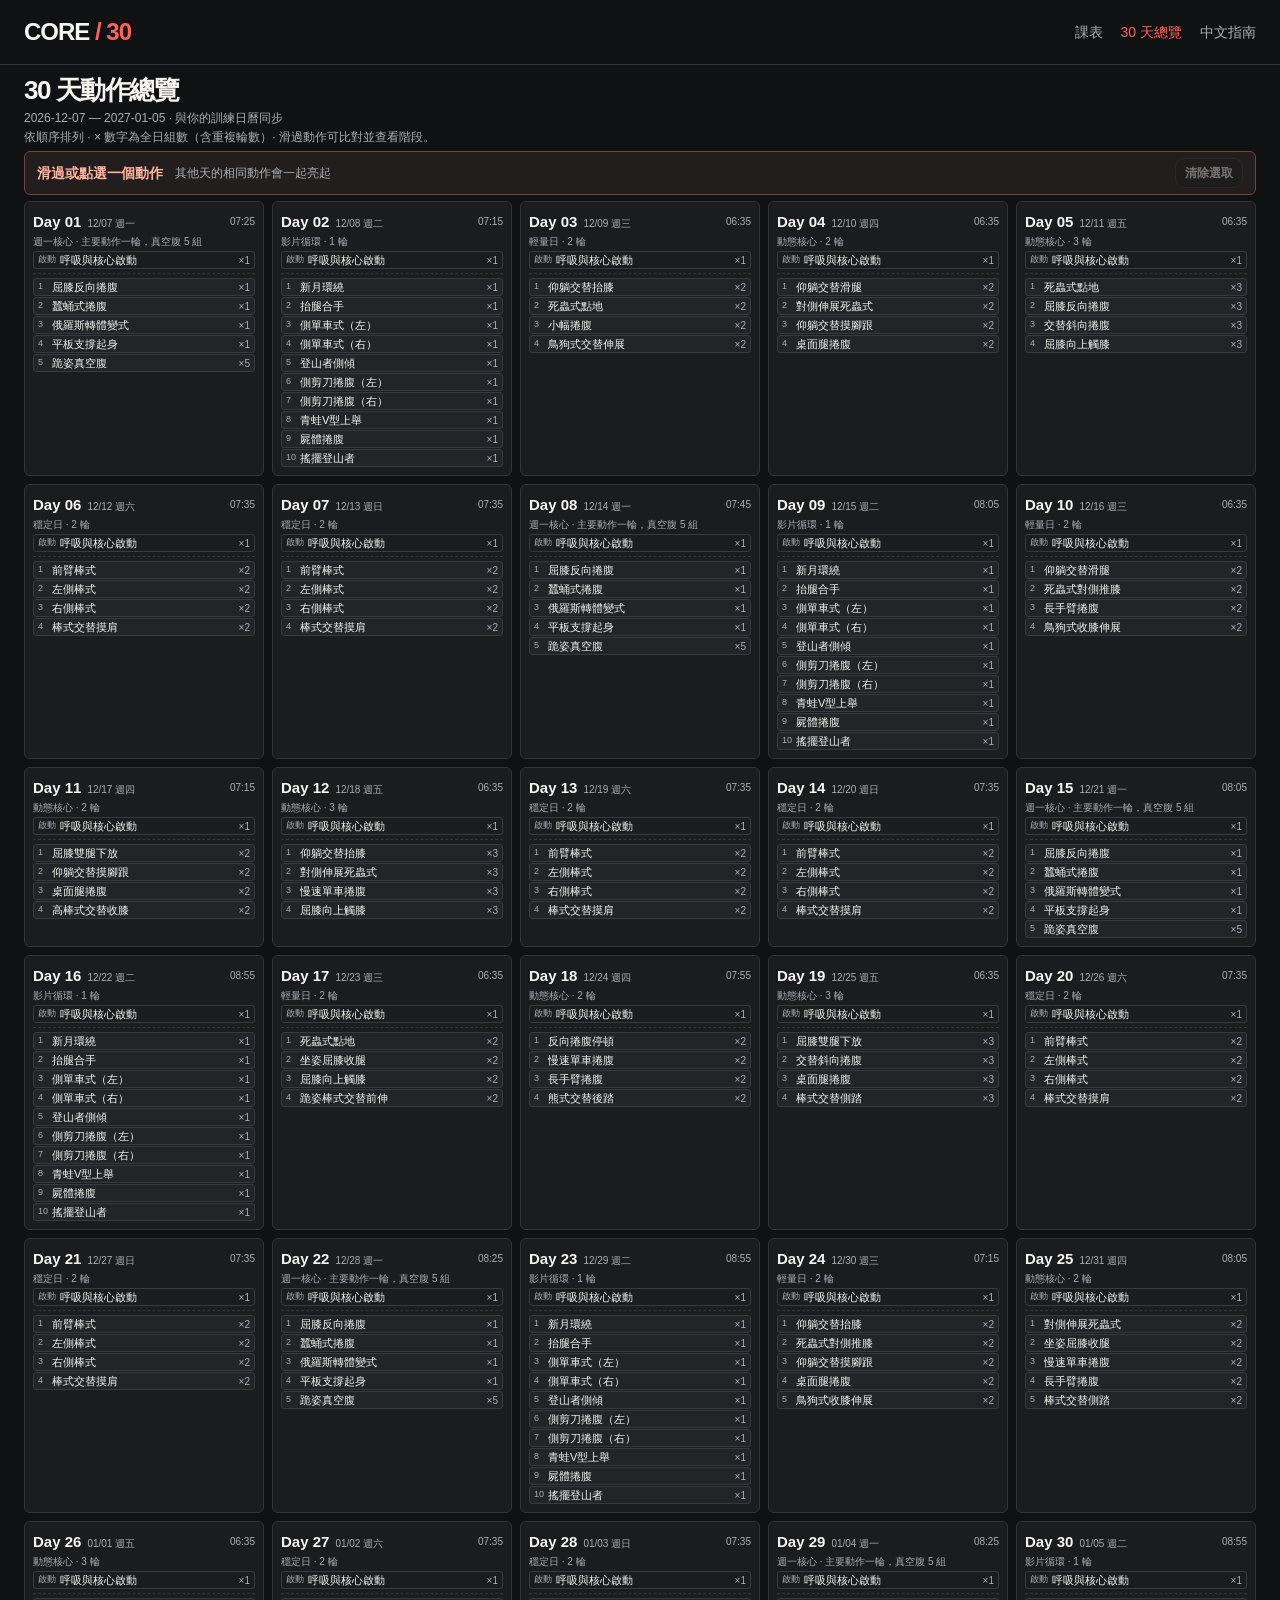
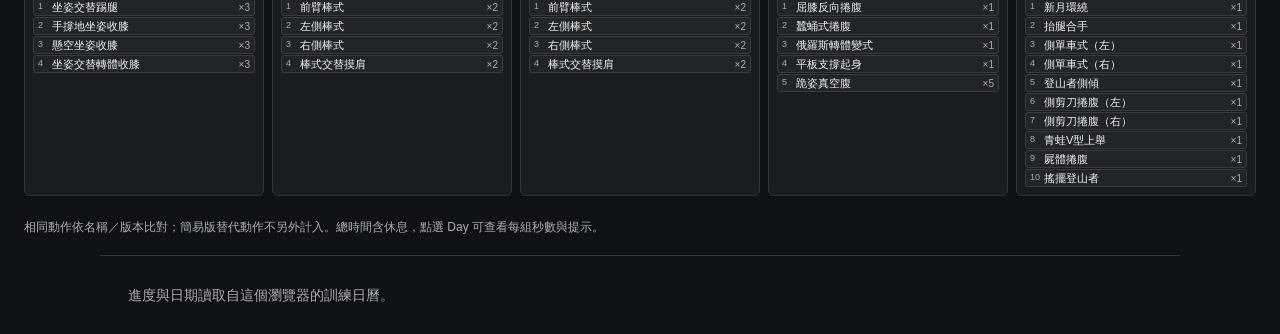
==== overview.html @ 3b57012f "Add files via upload Initial website upload" ====
<!doctype html>
<html lang="zh-Hant">
<head><meta charset="utf-8"><meta name="viewport" content="width=device-width, initial-scale=1, viewport-fit=cover"><meta name="theme-color" content="#101112"><meta name="description" content="30 天核心訓練：每日 6–9 分鐘，從控制到整合。"><title>30 天動作總覽 — CORE / 30</title><link rel="icon" href="favicon.svg" type="image/svg+xml"><link rel="stylesheet" href="style.css?v=20261002-9"><script defer src="plan.js?v=20261004-18"></script><script defer src="overview.js?v=20261002-9"></script></head>
<body class="overview-page"><header class="top"><a href="index.html" class="brand" aria-label="CORE 30 首頁">CORE<span> / 30</span><small class="build-version">v8 · 30 天動作總覽</small></a><nav class="site-nav" aria-label="主要導覽"><a href="index.html">課表</a><a href="overview.html" aria-current="page">30 天總覽</a><a href="guide.html">中文指南</a></nav></header><main class="overview"><div class="eyebrow accent">ALL 30 DAYS · ONE VIEW</div><h1>30 天動作總覽</h1><p id="overviewDates"></p><p>依順序排列 · × 數字為全日組數（含重複輪數）· 滑過動作可比對並查看階段。</p><div class="overview-selection"><div role="status" aria-live="polite"><strong id="overviewSelected"></strong><span id="overviewCount"></span></div><button id="clearSelection" class="btn">清除選取</button></div><div id="overviewDays" class="overview-grid"></div><p>相同動作依名稱／版本比對；簡易版替代動作不另外計入。總時間含休息，點選 Day 可查看每組秒數與提示。</p></main><footer>進度與日期讀取自這個瀏覽器的訓練日曆。</footer></body></html>
---- style.css ----
:root{color-scheme:dark;--bg:#101112;--panel:#1b1c1e;--line:#333539;--muted:#aaaeb5;--red:#ff6259;--white:#f6f5f1;--green:#c8e6ba}*{box-sizing:border-box}body{margin:0;background:var(--bg);color:var(--white);font-family:-apple-system,BlinkMacSystemFont,"PingFang TC","Noto Sans TC",sans-serif;font-size:16px;line-height:1.6}button,input{font:inherit}button,a,input{-webkit-tap-highlight-color:transparent}button{cursor:pointer}a{color:inherit}button:focus-visible,a:focus-visible,input:focus-visible,summary:focus-visible{outline:3px solid var(--red);outline-offset:4px}button{color:inherit}.top{max-width:1080px;margin:auto;padding:24px 28px;border-bottom:1px solid var(--line);display:flex;align-items:center;justify-content:space-between;gap:16px}.brand{text-decoration:none;font-size:24px;font-weight:900;letter-spacing:-1px}.brand span{color:var(--red)}.eyebrow{font-size:12px;font-weight:700;letter-spacing:2px;color:var(--muted)}main{max-width:1080px;padding:32px 28px;margin:auto;min-height:65vh}h1,h2,h3,p{margin-top:0}h1{font-size:clamp(32px,5vw,52px);letter-spacing:-1.5px;line-height:1.2;margin-bottom:18px}h2{font-size:22px;line-height:1.3}h3{font-size:17px;margin-bottom:5px}p{color:var(--muted)}.accent{color:var(--red)}.intro{display:grid;grid-template-columns:1fr 1fr;gap:36px;align-items:center}.intro .lede{max-width:390px}.progress-head{display:flex;align-items:baseline;justify-content:space-between}.big{font-size:40px;font-weight:750;font-variant-numeric:tabular-nums}.big small{font-size:16px;font-weight:400;color:var(--muted)}.track{height:5px;background:var(--line);margin:10px 0 22px}.track span{display:block;background:var(--red);height:100%;transition:width .25s}.btn{display:inline-flex;justify-content:center;align-items:center;min-height:48px;padding:12px 20px;background:var(--panel);border:1px solid var(--line);border-radius:9px;text-decoration:none;font-weight:650;gap:8px}.btn.primary{background:var(--red);border-color:var(--red);color:#171717}.btn.ghost{background:none}.btn.wide{width:100%}.section-top{display:flex;align-items:center;justify-content:space-between;gap:12px;margin:36px 0 16px}.section-top h2{margin:0}.date{display:flex;gap:8px;align-items:center;font-size:14px;color:var(--muted)}input{background:var(--panel);color:var(--white);border:1px solid var(--line);border-radius:7px;padding:8px;min-height:44px;max-width:100%}.week{margin:24px 0}.week-head{display:flex;align-items:baseline;gap:14px;margin-bottom:10px}.week-head strong{font-size:14px}.week-head span{font-size:12px;color:var(--muted);letter-spacing:1px}.days{display:grid;grid-template-columns:repeat(7,minmax(0,1fr));gap:8px}.day{position:relative;display:flex;flex-direction:column;text-align:left;background:var(--panel);border:1px solid var(--line);padding:14px 12px;border-radius:10px;text-decoration:none;min-height:136px;transition:border-color .2s,transform .2s}.day:hover{border-color:var(--red);transform:translateY(-2px)}.day.recommended{border-color:var(--red)}.day .num{font-size:28px;font-weight:750;line-height:1.3}.day .dayname{font-size:12px;color:var(--muted)}.day .kind{font-size:12px;margin-top:auto;padding-top:10px;color:var(--muted)}.day .duration{font-size:14px;font-variant-numeric:tabular-nums}.day.weekend{background:#171c1d}.day.weekend .kind{color:#adcbc8}.day.done .num{color:var(--green)}.check{position:absolute;right:9px;top:9px;color:var(--green);font-size:14px}.guide{margin-top:28px;border-top:1px solid var(--line);padding-top:20px;color:var(--muted);font-size:14px}.guide summary{cursor:pointer;color:var(--white);font-size:16px;padding:4px 0 12px}.guide p{margin:12px 0}.back{display:inline-flex;align-items:center;min-height:44px;color:var(--muted);text-decoration:none;margin-bottom:16px}.detail-head{display:flex;justify-content:space-between;gap:20px;align-items:start}.day-kicker{letter-spacing:2px;font-size:14px;color:var(--red);font-weight:700}.metrics{display:flex;gap:24px;margin:24px 0}.metrics div{border-right:1px solid var(--line);padding-right:24px}.metrics div:last-child{border:0}.metrics strong{font-size:26px;font-variant-numeric:tabular-nums;display:block;line-height:1.2}.metrics span{font-size:13px;color:var(--muted)}.pill{font-size:12px;padding:3px 9px;background:#292b2e;border-radius:4px;color:#d0d2d6;display:inline-block}.work-layout{display:grid;grid-template-columns:1fr 330px;gap:28px;align-items:start}.work-list{border-top:1px solid var(--line)}.exercise{background:var(--panel);border-bottom:1px solid var(--line);padding:17px;display:grid;grid-template-columns:28px minmax(0,1fr) 96px;gap:10px;align-items:start}.exercise .order{font-size:14px;color:var(--muted);padding-top:2px}.exercise h3{line-height:1.4}.exercise .en{font-size:12px;color:var(--muted);display:block}.exercise .seconds{color:var(--red);font-size:14px;font-weight:650}.video-slot{background:#121314;border:1px dashed #505258;aspect-ratio:4/3;display:flex;flex-direction:column;align-items:center;justify-content:center;gap:3px;border-radius:5px;color:var(--muted);font-size:12px;text-align:center}.play-icon{font-size:21px;color:#71757b}.exercise details{grid-column:2/4;color:var(--muted);font-size:14px}.exercise summary{cursor:pointer;min-height:30px}.exercise details p{margin:8px 0}.rest-row{text-align:center;padding:9px;font-size:13px;border-bottom:1px solid var(--line);color:var(--muted)}.rest-row strong{color:var(--red);font-weight:500}.aside{position:sticky;top:24px;background:var(--panel);padding:22px;border-radius:12px}.aside p{font-size:14px}.aside .btn+.btn{margin-top:10px}.finish-note{font-size:13px;color:var(--muted);margin:16px 0 0}.player{max-width:630px;margin:auto}.player-top{display:flex;justify-content:space-between;align-items:center;font-size:14px;color:var(--muted)}.player .video-slot{aspect-ratio:16/9;font-size:14px;background:#191b1e}.player .play-icon{font-size:36px}.timer{font-size:clamp(70px,18vw,106px);font-weight:750;line-height:1.15;letter-spacing:-4px;font-variant-numeric:tabular-nums;text-align:center;margin:20px 0 8px}.timer-label{text-align:center;color:var(--red);font-size:14px;letter-spacing:1px;margin:16px 0 6px}.player h1{font-size:28px;text-align:center;letter-spacing:0;margin-bottom:8px}.player .cue{min-height:78px;font-size:15px;margin:18px 0}.controls{display:grid;grid-template-columns:1.4fr 1fr;gap:12px}.upnext{padding:18px 0;border-top:1px solid var(--line);margin-top:22px;font-size:14px;color:var(--muted)}.success{max-width:500px;margin:44px auto;text-align:center}.success .stamp{width:85px;height:85px;margin:0 auto 25px;border:1px solid var(--green);color:var(--green);border-radius:50%;display:grid;place-items:center;font-size:38px}.success .btn{margin:8px 0;width:100%}footer{max-width:1080px;padding:28px;margin:auto;border-top:1px solid var(--line);color:var(--muted);font-size:14px}footer span{font-size:12px}#notice:not(:empty){position:fixed;bottom:20px;left:50%;transform:translateX(-50%);padding:12px 18px;background:#34363a;border-radius:8px;z-index:10;max-width:90%;width:max-content;font-size:14px}.storage-warning{color:#ffc4bc;font-size:14px}video{width:100%;display:block;border-radius:5px}dialog{background:var(--panel);color:var(--white);border:1px solid var(--line);border-radius:12px;max-width:440px;width:calc(100% - 36px);padding:24px}dialog::backdrop{background:#000b}dialog .controls{margin-top:20px} @media(max-width:700px){.top{padding:18px 20px}.top .eyebrow{font-size:10px;letter-spacing:1.2px}main{padding:24px 20px}.intro{grid-template-columns:1fr;gap:8px}.intro .lede{margin-bottom:10px}.big{font-size:30px}.section-top{align-items:start;flex-direction:column;margin-top:30px}.days{grid-template-columns:repeat(4,minmax(0,1fr));gap:7px}.day{min-height:121px;padding:12px 9px}.day .num{font-size:26px}.work-layout{grid-template-columns:1fr}.aside{position:static}.exercise{padding:14px 12px;grid-template-columns:21px minmax(0,1fr) 78px;gap:8px}.exercise h3{font-size:16px}.metrics{gap:18px}.metrics div{padding-right:18px}.metrics strong{font-size:23px}.detail-head .pill{white-space:nowrap}.detail-head h1{font-size:32px}.work-layout .aside{order:-1;padding:18px}.aside p{margin-bottom:14px}.player .cue{min-height:0}.week-head{gap:10px}.week-head span{font-size:12px;letter-spacing:0}footer{padding:24px 20px}}@media(prefers-reduced-motion:reduce){*{transition:none!important}}

.source-note{border-left:2px solid var(--red);padding:8px 12px;margin:16px 0 20px;font-size:14px}.source-note a{color:#ff9e97;text-underline-offset:4px}.source-note p{font-size:13px;margin:8px 0 0}

.demo-link{display:inline-flex;align-items:center;min-height:44px;color:#ff9e97;font-size:14px;text-underline-offset:4px}.exercise-source{grid-column:2/4}.player>.demo-link{display:flex;justify-content:center}
.site-nav{display:flex;gap:18px;align-items:center;font-size:14px;flex-wrap:wrap}.site-nav a{display:inline-flex;align-items:center;min-height:44px;text-decoration:none;color:var(--muted)}.site-nav a[aria-current="page"]{color:var(--red)}.reading{max-width:880px}.reading h1{margin-top:16px}.reading-lead{font-size:18px}.contents{display:grid;grid-template-columns:repeat(3,1fr);gap:8px;margin:26px 0}.contents a{border:1px solid var(--line);border-radius:7px;padding:12px;text-decoration:none;font-size:14px}.contents a:hover{border-color:var(--red)}.key-message{background:var(--panel);padding:22px;border-radius:10px}.key-message p{margin:8px 0 0}.reading-section{padding:36px 0 0;margin-top:28px;border-top:1px solid var(--line);scroll-margin-top:20px}.reading-section h2{font-size:28px;margin:10px 0 20px}.reading-section h3{margin-top:26px}.reading-section p,.reading-section li,.reading-section dd{line-height:1.85}.reading-section a{color:#ff9e97;text-underline-offset:4px}.muscles,.meals{margin:0}.muscles>div,.meals>div{padding:16px 0;border-bottom:1px solid var(--line)}dt{font-weight:700}dd{margin:6px 0 0;color:var(--muted)}.editor-note{padding:16px 18px;background:#1a2021;border-left:2px solid #adcbc8;font-size:14px}.sequence{padding-left:26px}.sequence li{padding:10px 0 10px 6px}.sequence span{display:block;color:var(--muted)}.advice-grid{display:grid;grid-template-columns:1fr 1fr;gap:12px}.advice-grid article{background:var(--panel);padding:20px;border-radius:8px}.advice-grid h3{margin-top:0}.advice-grid p{margin:0;font-size:15px}.plate-ratio{display:grid;grid-template-columns:2fr 2fr 1fr;gap:8px;margin:20px 0}.plate-ratio>div{background:var(--panel);padding:18px 12px;border-top:3px solid var(--red)}.plate-ratio>div:nth-child(2){border-color:#adcbc8}.plate-ratio>div:nth-child(3){border-color:#d2ba80}.plate-ratio strong{font-size:32px;display:block}.plate-ratio span{display:block;font-size:15px}.plate-ratio small{display:block;color:var(--muted);font-size:13px;margin-top:6px}.table-scroll{overflow-x:auto}table{border-collapse:collapse;width:100%;font-size:15px}th,td{padding:12px;text-align:left;border-bottom:1px solid var(--line);min-width:120px}th{color:var(--white)}td{color:var(--muted)}.reading .guide{font-size:16px}.reading .guide summary{font-weight:650;min-height:48px}.move-notes p{padding-bottom:12px;border-bottom:1px solid var(--line)}.guide-entry{display:flex;align-items:center;justify-content:space-between;gap:14px;padding:18px 20px;margin:26px 0;background:var(--panel);border:1px solid var(--line);border-radius:9px;text-decoration:none}.guide-entry strong{display:block}.guide-entry span{font-size:14px;color:var(--muted)}@media(max-width:600px){.contents{grid-template-columns:1fr 1fr}.advice-grid{grid-template-columns:1fr}.plate-ratio{grid-template-columns:1fr 1fr 1fr}.plate-ratio>div{padding:12px 8px}.plate-ratio strong{font-size:26px}.plate-ratio span{font-size:14px}.reading-section h2{font-size:24px}.site-nav{gap:12px}.reading-section{padding-top:26px}.guide-entry{align-items:start}}
/* A flexed-biceps pointer for mouse/trackpad users; touch input stays native. */
@media (hover:hover) and (pointer:fine){
 :root{--muscle-cursor:url("data:image/svg+xml,%3Csvg xmlns='http://www.w3.org/2000/svg' width='40' height='40' viewBox='0 0 40 40'%3E%3Ctext x='2' y='31' font-size='30' font-family='Apple Color Emoji,Segoe UI Emoji,Noto Color Emoji,sans-serif'%3E%F0%9F%92%AA%3C/text%3E%3C/svg%3E") 5 5}
 body,body a,body button,body summary{cursor:var(--muscle-cursor),pointer}
 body input,body textarea{cursor:auto}
 .btn:active{transform:scale(1.035)}
}
@media(prefers-reduced-motion:reduce){.btn:active{transform:none}}
/* The active timer occupies the visual viewport, with no document scrolling. */
body.workout-active{position:fixed;inset:0;height:100dvh;overflow:hidden;overscroll-behavior:none}
body.workout-active>.top,body.workout-active>footer{display:none}
body.workout-active main{height:100%;min-height:0;max-width:1080px;padding:max(10px,env(safe-area-inset-top)) max(14px,env(safe-area-inset-right)) max(10px,env(safe-area-inset-bottom)) max(14px,env(safe-area-inset-left));overflow:hidden}
.compact-player{height:100%;max-width:600px;display:grid;grid-template-rows:44px 25px minmax(36px,1fr) auto auto auto 48px auto auto;gap:8px;align-content:stretch}
.compact-player>*{min-width:0;min-height:0}.compact-player .player-top{gap:8px;font-size:13px}.compact-player .back{margin:0;white-space:nowrap}.voice-btn{background:var(--panel);border:1px solid var(--line);border-radius:6px;font-size:13px;min-height:40px;padding:5px 9px;white-space:nowrap}.voice-btn:disabled{opacity:.6}
.compact-player .track{margin:0;height:3px}.player-media{display:flex;align-items:center;justify-content:center}.compact-player .video-slot{height:100%;max-height:220px;width:100%;aspect-ratio:auto;font-size:13px}.compact-player video{width:100%;height:100%;object-fit:contain;max-height:220px}.compact-player .play-icon{font-size:24px}
.compact-player .timer-label{margin:0 0 3px;font-size:13px;letter-spacing:.3px}.compact-player h1{margin:0;font-size:clamp(20px,5vw,28px);line-height:1.3}.compact-player .timer{font-size:clamp(64px,12dvh,100px);line-height:1.05;margin:0;letter-spacing:-3px}.compact-player #playState{margin:3px 0 0;text-align:center;font-size:13px;line-height:1.3}
.compact-player .player-tips{background:var(--panel);padding:10px 12px;border-radius:8px}.compact-player .cue,.compact-player .easy-cue,.compact-player .rep-target{margin:0;font-size:14px;line-height:1.5;min-height:0}.compact-player .easy-cue{margin-top:5px;color:var(--muted)}.compact-player .rep-target{color:var(--red);margin-bottom:4px}.compact-player .controls{gap:10px}.compact-player .btn{padding:8px 12px;min-height:44px}.compact-player .upnext{margin:0;padding:4px 0 0;font-size:13px;line-height:1.4;text-align:center}.player-source{font-size:12px;line-height:1.4;text-align:center;color:var(--muted);display:flex;justify-content:center;gap:8px;flex-wrap:wrap}.player-source a{color:#ff9e97;text-underline-offset:3px}
.timer.last-ten{color:#ff514b;text-shadow:0 0 20px #ff514b44}.timer.pulsing{animation:ten-second-pulse 1s ease-in-out infinite}@keyframes ten-second-pulse{0%,100%{transform:scale(1);text-shadow:0 0 12px #ff514b33}50%{transform:scale(1.045);text-shadow:0 0 28px #ff514b88}}
@media(max-height:680px) and (orientation:portrait){.compact-player{gap:5px;grid-template-rows:40px 25px minmax(28px,1fr) auto auto auto 44px auto auto}.compact-player .timer{font-size:62px}.compact-player .player-tips{padding:7px 9px}.compact-player .cue,.compact-player .easy-cue,.compact-player .rep-target{font-size:13px;line-height:1.4}.compact-player h1{font-size:21px}.compact-player .video-slot{max-height:90px}.compact-player .video-slot .play-icon{display:none}}
@media(orientation:landscape) and (min-width:600px){.compact-player{max-width:1000px;grid-template-columns:1fr 1fr;grid-template-rows:40px 25px auto minmax(0,1fr) 48px auto auto;column-gap:24px;gap:6px 24px}.compact-player .player-top,.compact-player .player-progress{grid-column:1/3}.player-media{grid-column:1;grid-row:3/5}.player-heading{grid-column:2;grid-row:3}.player-clock{grid-column:2;grid-row:4;align-self:center}.compact-player .player-tips{grid-column:1;grid-row:5/8;align-self:center}.compact-player .controls{grid-column:2;grid-row:5}.compact-player .upnext{grid-column:2;grid-row:6}.compact-player .player-source{grid-column:2;grid-row:7}.compact-player .timer{font-size:clamp(48px,15dvh,100px)}}
@media(prefers-reduced-motion:reduce){.timer.pulsing{animation:none;text-shadow:none}}

.exercise-tips{grid-column:2/4;color:var(--muted);font-size:14px}.exercise-tips p{margin:8px 0}.muscle-label{color:#adcbc8}.compact-player .muscle-label{font-size:12px;line-height:1.4;margin:0 0 4px}.total-time{text-align:right;font-size:12px;color:var(--muted);font-variant-numeric:tabular-nums;line-height:19px;margin-bottom:3px}.player-progress{align-self:center}

/* Interactive anatomy reference alongside the workout list. */
.phase-heading{display:flex;flex-direction:column;gap:10px;align-items:flex-end;padding-top:40px;flex-shrink:0}.phase-heading .eyebrow{border:1px solid #6c3936;border-radius:6px;padding:8px 10px;letter-spacing:1px}.workout-overview{padding:20px 24px;background:var(--panel);border-radius:12px;margin-bottom:30px}.workout-overview h3{margin-top:0!important}.workout-overview>p{font-size:14px}.workout-overview .btn{width:auto;margin:4px 8px 4px 0}.workout-overview .source-note{margin:12px 0}.muscle-select{background:none;border:0;padding:0;text-align:left;font:inherit;font-weight:700;line-height:1.4;color:inherit;min-height:36px}.muscle-select span{font-size:12px;color:var(--red)}.exercise{transition:background .2s,box-shadow .2s}.exercise.muscle-selected{background:#282020;box-shadow:inset 3px 0 var(--red)}.anatomy-panel{padding:20px;top:18px}.anatomy-panel h2{font-size:21px;margin:8px 0}.anatomy-panel .map-instruction{font-size:12px;margin:0;color:var(--muted)}.muscle-map{width:100%;height:290px;display:block;margin:8px auto}.body-outline{fill:#20252b;stroke:#5d6570;stroke-width:1.5}.body-detail{fill:none;stroke:#47515c;stroke-width:1.2}.muscle-region{fill:#37353b;stroke:#64575b;stroke-width:1.2;color:#4e4247;transition:fill .25s,stroke .25s,filter .25s,color .25s}.muscle-region.lit{fill:#f96c61;stroke:#ffb7a4;filter:drop-shadow(0 0 7px #ff6259aa);color:#ff9d79}.muscle-region.deep-layer{fill:#39383d}.muscle-region.deep-layer.lit{fill:#e89e6233;stroke:#ffc380;color:#ffb071}.fiber{fill:none;stroke:#161a2080}.map-caption{font-size:10px;fill:#9299a3}.map-readout h3{font-size:17px;margin:10px 0;color:var(--white)}#mapMuscles p{margin:6px 0;font-size:13px}#mapMuscles strong{display:block;color:#ffab97}#mapMuscles span{display:block;color:var(--muted);font-size:12px}#mapNote,.anatomy-panel .map-footnote{font-size:11px;line-height:1.5;margin:8px 0}.anatomy-source{font-size:11px;color:var(--muted)}
@media(max-width:700px){.detail-head{gap:10px}.detail-head>div:first-child{min-width:0}.phase-heading{padding-top:40px;max-width:114px}.phase-heading .eyebrow{font-size:10px;letter-spacing:.5px;padding:6px}.workout-overview{padding:16px}.work-layout .anatomy-panel{position:sticky;top:0;z-index:3;padding:10px 12px;background:#171a1df5;border:1px solid var(--line);border-radius:8px;order:-1}.anatomy-heading{display:flex;align-items:center;gap:8px}.anatomy-heading h2{font-size:14px;margin:0}.anatomy-heading .eyebrow{font-size:9px;letter-spacing:1px}.anatomy-panel .map-instruction{display:none}.anatomy-content{display:grid;grid-template-columns:105px 1fr;gap:10px;align-items:center}.muscle-map{height:155px;margin:0}.map-readout h3{font-size:14px;margin:0 0 4px}#mapMuscles p{margin:3px 0;font-size:12px}#mapMuscles span{font-size:10px}#mapNote{font-size:10px;margin:4px 0}.anatomy-panel .map-footnote{display:none}.anatomy-source{display:block;text-align:right;font-size:10px}.exercise{scroll-margin-top:240px}}

.painted-map{height:auto;aspect-ratio:1;border-radius:10px;overflow:hidden;background:#171a1d}.painted-map .muscle-region{opacity:0;stroke-width:3;transition:opacity .25s;pointer-events:none}.painted-map .muscle-region.lit{opacity:1;fill:#ffc64b66;stroke:#ffe39a99;filter:drop-shadow(0 0 12px #ffce5788)}.painted-map [data-region="external"].lit{fill:#ff514d77;stroke:#ff9285aa;filter:drop-shadow(0 0 12px #ff514daa)}.painted-map .deep-layer.lit{fill:#65adff33;stroke:#9bcfffaa;color:#9bcfff;filter:drop-shadow(0 0 9px #65adff88)}@media(max-width:700px){.painted-map{height:auto;width:105px;align-self:center}}

.stage-sequence{list-style:none;padding:0;margin:12px 0;display:grid;grid-template-columns:1fr 1fr;gap:5px}.stage-sequence li{display:flex;align-items:center;gap:5px;border:1px solid var(--line);border-radius:5px;padding:5px;font-size:10px}.stage-sequence b{color:var(--red)}.stage-sequence small{font-size:9px;margin-left:auto;color:var(--muted)}.stage-sequence .omitted{opacity:.45;border-style:dashed}.stage-sequence .current{background:#673d25;border-color:#ffc26b}.sequence-note,.stage-badge{font-size:11px!important;line-height:1.5;margin:6px 0!important}.stage-badge{color:#ffc26b}.sequence-explanation{font-size:13px!important}.painted-map [data-region="serratus"].lit{fill:#adf2aa77;stroke:#c5ffd0;filter:drop-shadow(0 0 10px #adf2aa88)}
@media(max-width:700px){.stage-sequence{grid-template-columns:repeat(3,1fr);margin:6px 0;gap:3px}.stage-sequence li{font-size:9px;padding:3px;gap:3px;flex-wrap:wrap}.stage-sequence small{font-size:8px}.anatomy-panel .sequence-note{display:none}.anatomy-panel #mapMuscles{display:flex;flex-wrap:wrap;gap:2px 7px}.anatomy-panel #mapMuscles p{margin:0}.anatomy-panel #mapMuscles span{display:none}.anatomy-panel #mapNote{display:none}.exercise{scroll-margin-top:310px}}

.build-version{display:block;font-size:10px;letter-spacing:.3px;font-weight:500;color:var(--muted)}

.overview h1{margin-top:12px}.overview>p{font-size:14px}.overview-selection{position:sticky;top:0;z-index:4;display:flex;justify-content:space-between;align-items:center;gap:12px;padding:14px 18px;background:#242020f5;border:1px solid #70433e;border-radius:10px;margin:24px 0}.overview-selection strong,.overview-selection span{display:block}.overview-selection strong{color:#ffb59f}.overview-selection span{font-size:13px;color:var(--muted)}.overview-selection .btn{font-size:13px;white-space:nowrap;padding:8px 12px}.overview-selection .btn:disabled{opacity:.4}.overview-grid{display:grid;grid-template-columns:repeat(3,minmax(0,1fr));gap:16px;margin-bottom:24px}.overview-day{min-width:0;border:1px solid var(--line);border-radius:10px;background:var(--panel);padding:15px;transition:border-color .15s}.overview-day.contains-match{border-color:#b76c43}.overview-dayhead{display:flex;align-items:center;justify-content:space-between;gap:6px;font-size:11px;color:var(--muted)}.overview-dayhead a{text-decoration:none;display:flex;flex-direction:column;min-height:44px}.overview-dayhead strong{font-size:21px;color:var(--white)}.overview-title{font-size:12px;margin:9px 0 12px}.overview-moves{list-style:none;margin:0;padding:0;display:grid;gap:6px}.overview-move{display:flex;gap:8px;align-items:center;width:100%;min-height:48px;text-align:left;background:#222428;border:1px solid #383a3f;border-radius:6px;padding:8px;color:var(--white);font-size:13px;line-height:1.4;transition:background .15s,box-shadow .15s,border-color .15s}.overview-move small{display:block;font-size:10px;color:var(--muted);margin-top:3px}.move-number{font-size:11px;color:var(--muted);flex-shrink:0;min-width:13px}.overview-move.matching{background:#563327;border-color:#ffb47e;box-shadow:0 0 13px #ff8a4b44;color:#fff5db}.overview-move.matching small,.overview-move.matching .move-number{color:#f2c3a7}.overview-warmup{padding-bottom:9px;margin-bottom:9px;border-bottom:1px dashed var(--line)}.overview-warmup .overview-move{background:transparent}.overview-warmup .overview-move.matching{background:#563327}.overview-move:focus-visible{outline:2px solid #ffb47e;outline-offset:2px}
@media(max-width:950px){.overview-grid{grid-template-columns:repeat(2,minmax(0,1fr))}}@media(max-width:600px){.overview-grid{grid-template-columns:1fr}.overview-selection{padding:10px;gap:6px}.overview-selection strong{font-size:14px}.overview-selection span{font-size:11px}.top{flex-wrap:wrap}.site-nav{gap:12px}.overview-day{padding:14px}}

/* Dense overview: ten days in two rows on desktop. */
main.overview{max-width:1600px;padding:16px 24px}.overview .eyebrow{display:none}.overview h1{font-size:26px;line-height:1.2;margin:0 0 5px}.overview>p{font-size:12px;margin:3px 0}.overview-selection{padding:6px 12px;margin:10px 0;min-height:44px;border-radius:6px}.overview-selection>div{display:flex;align-items:center;gap:12px;flex-wrap:wrap}.overview-selection strong{font-size:14px}.overview-selection .btn{min-height:30px;padding:3px 9px;font-size:12px}.overview-grid{grid-template-columns:repeat(5,minmax(0,1fr));gap:8px;align-items:stretch}.overview-day{padding:8px;border-radius:6px}.overview-dayhead{font-size:10px;gap:3px}.overview-dayhead a{min-height:0;flex-direction:row;align-items:baseline;gap:6px}.overview-dayhead strong{font-size:15px}.overview-dayhead a>span{font-size:10px}.overview-title{font-size:10px;margin:3px 0 5px;line-height:1.3}.overview-moves{gap:2px}.overview-move{min-height:22px;padding:3px 5px;gap:4px;font-size:11px;line-height:1.3;border-radius:3px}.overview-move .move-name{min-width:0;flex:1;white-space:nowrap}.overview-move small{display:inline;margin:0;font-size:10px;white-space:nowrap}.overview-move .move-number{min-width:10px;font-size:9px}.overview-warmup{margin-bottom:4px;padding-bottom:4px}.overview-selection span{font-size:12px}
@media(max-width:1050px){.overview-grid{grid-template-columns:repeat(4,minmax(0,1fr))}}@media(max-width:800px){.overview-grid{grid-template-columns:repeat(3,minmax(0,1fr))}}@media(max-width:600px){main.overview{padding:12px 10px}.overview-grid{grid-template-columns:repeat(2,minmax(0,1fr));gap:6px}.overview-day{padding:6px}.overview-dayhead a{flex-direction:column;gap:0}.overview-dayhead strong{font-size:14px}.overview-move{font-size:10px;min-height:27px;padding:3px}.overview-move .move-name{white-space:normal}.overview-selection>div{gap:2px}.overview-selection{padding:6px 8px}.overview-selection strong{font-size:12px}.overview-selection span{font-size:10px}.overview-title{font-size:9px}}

@media(min-width:1051px){.overview-page .top{max-width:1600px;padding:10px 24px}.overview-page .build-version{display:none}.overview-move{min-height:20px;padding:2px 4px}.overview-title{margin:2px 0 4px}}
@media(min-width:1051px){.overview-moves>li{line-height:1}.overview-dayhead a{min-height:20px}.overview-title{white-space:nowrap;overflow:hidden;text-overflow:ellipsis}.overview-warmup{line-height:1}.overview h1{margin-top:0}.overview-page main.overview{padding-top:10px}.overview-moves{gap:1px}}
@media(min-width:1051px){.overview-move{min-height:18px;line-height:1.1;padding:1px 4px}.overview-moves>li{display:flex}.overview-title{line-height:1.1}.overview-selection{margin:6px 0}.overview>p{line-height:1.3}}

.compact-player .rest-preview strong{font-size:clamp(15px,4vw,23px);line-height:1.25;color:var(--white);text-align:center}.compact-player .rest-preview{gap:2px;padding:3px 8px}@media(max-height:680px){.compact-player .rest-preview{font-size:11px}.compact-player .rest-preview strong{font-size:16px}}
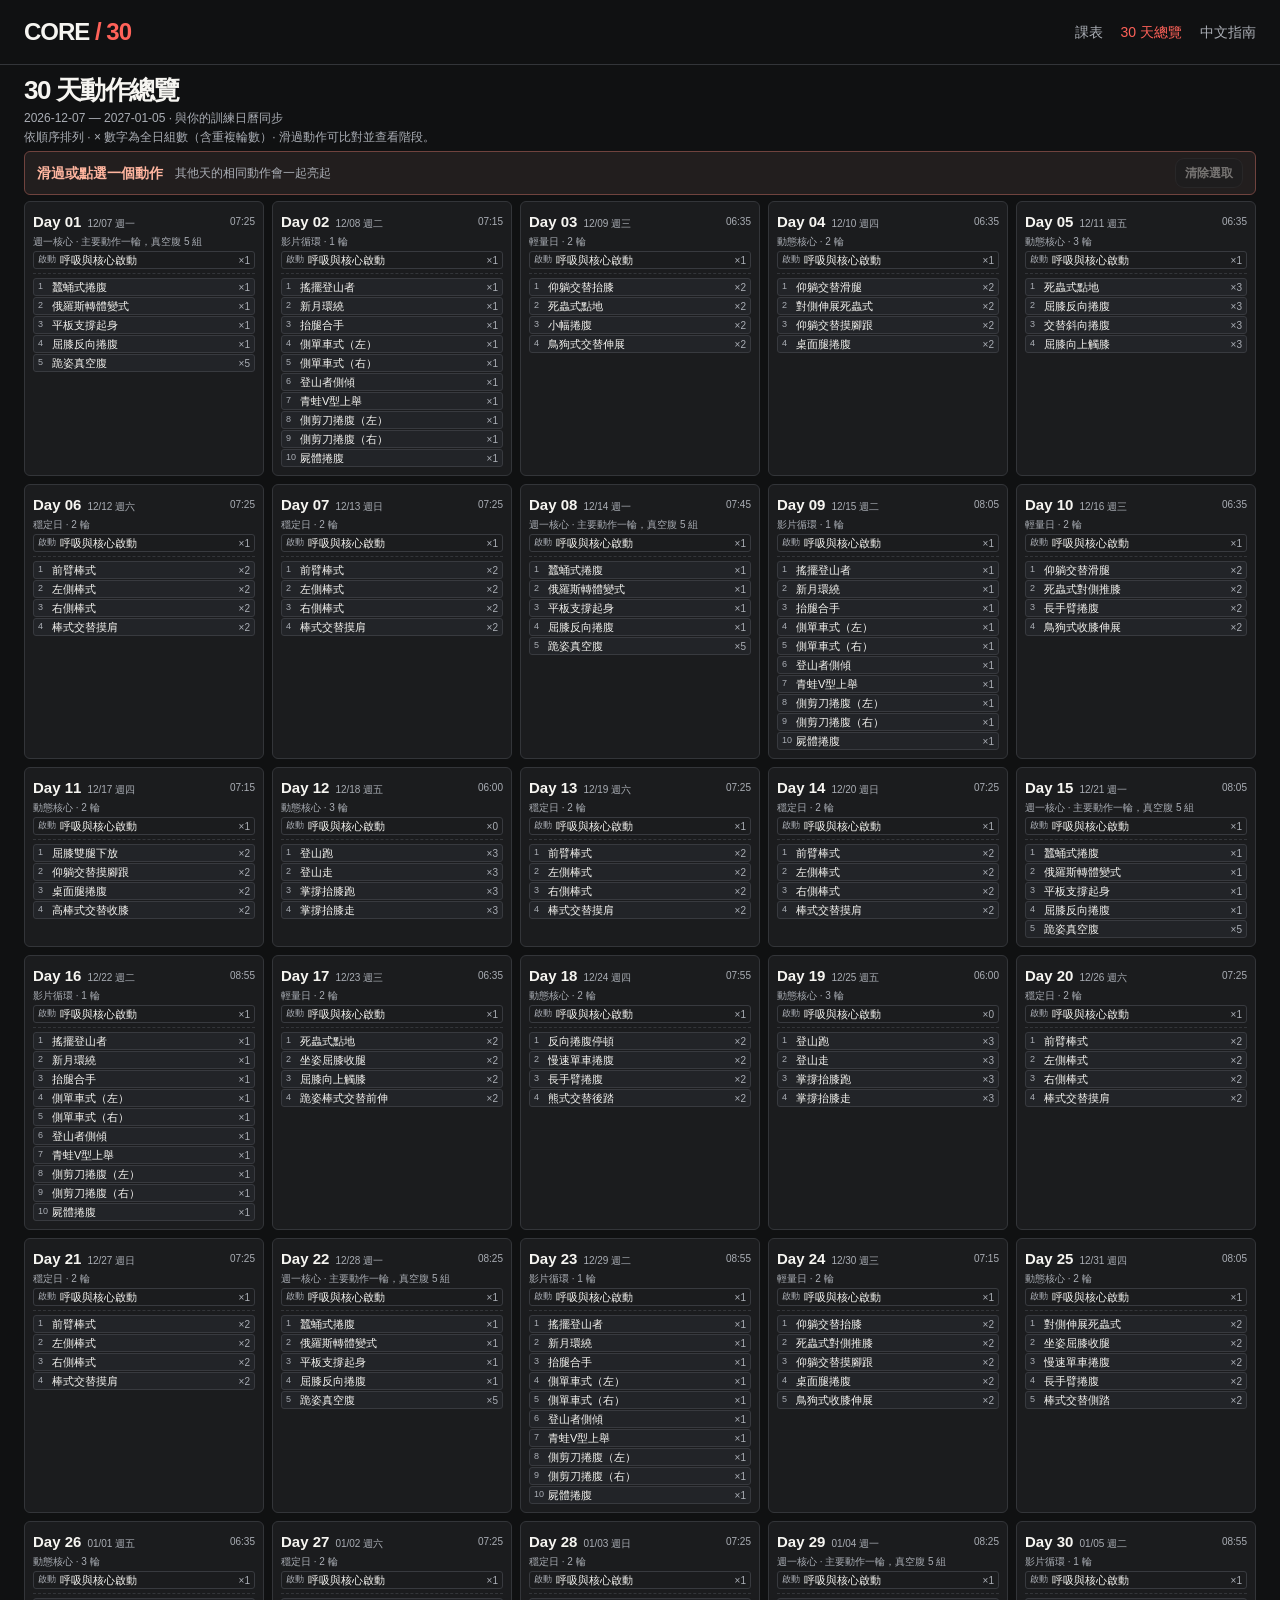
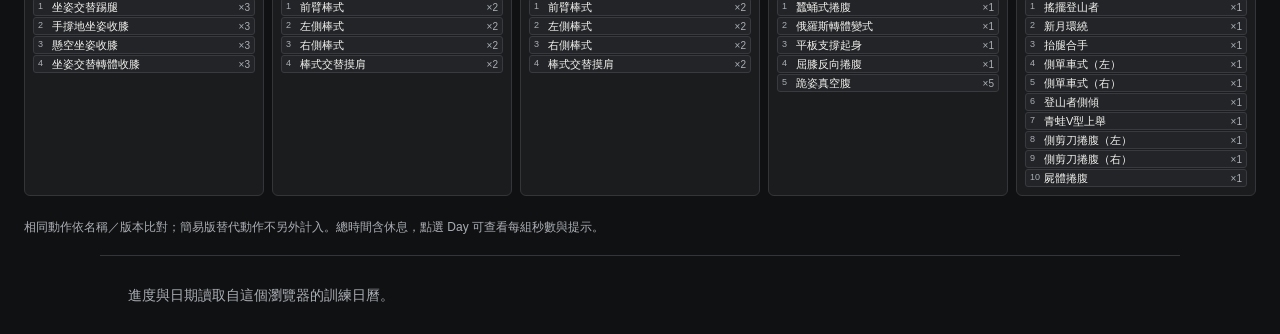
==== commit 8322b0b4: "add video" ====
--- a/overview.html
+++ b/overview.html
@@ -1,4 +1,4 @@
 <!doctype html>
 <html lang="zh-Hant">
-<head><meta charset="utf-8"><meta name="viewport" content="width=device-width, initial-scale=1, viewport-fit=cover"><meta name="theme-color" content="#101112"><meta name="description" content="30 天核心訓練：每日 6–9 分鐘，從控制到整合。"><title>30 天動作總覽 — CORE / 30</title><link rel="icon" href="favicon.svg" type="image/svg+xml"><link rel="stylesheet" href="style.css?v=20261002-9"><script defer src="plan.js?v=20261004-18"></script><script defer src="overview.js?v=20261002-9"></script></head>
+<head><meta charset="utf-8"><meta name="viewport" content="width=device-width, initial-scale=1, viewport-fit=cover"><meta name="theme-color" content="#101112"><meta name="description" content="30 天核心訓練：每日 6–9 分鐘，從控制到整合。"><title>30 天動作總覽 — CORE / 30</title><link rel="icon" href="favicon.svg" type="image/svg+xml"><link rel="stylesheet" href="style.css?v=20261002-9"><script defer src="plan.js?v=20261023-28"></script><script defer src="overview.js?v=20261006-24"></script></head>
 <body class="overview-page"><header class="top"><a href="index.html" class="brand" aria-label="CORE 30 首頁">CORE<span> / 30</span><small class="build-version">v8 · 30 天動作總覽</small></a><nav class="site-nav" aria-label="主要導覽"><a href="index.html">課表</a><a href="overview.html" aria-current="page">30 天總覽</a><a href="guide.html">中文指南</a></nav></header><main class="overview"><div class="eyebrow accent">ALL 30 DAYS · ONE VIEW</div><h1>30 天動作總覽</h1><p id="overviewDates"></p><p>依順序排列 · × 數字為全日組數（含重複輪數）· 滑過動作可比對並查看階段。</p><div class="overview-selection"><div role="status" aria-live="polite"><strong id="overviewSelected"></strong><span id="overviewCount"></span></div><button id="clearSelection" class="btn">清除選取</button></div><div id="overviewDays" class="overview-grid"></div><p>相同動作依名稱／版本比對；簡易版替代動作不另外計入。總時間含休息，點選 Day 可查看每組秒數與提示。</p></main><footer>進度與日期讀取自這個瀏覽器的訓練日曆。</footer></body></html>
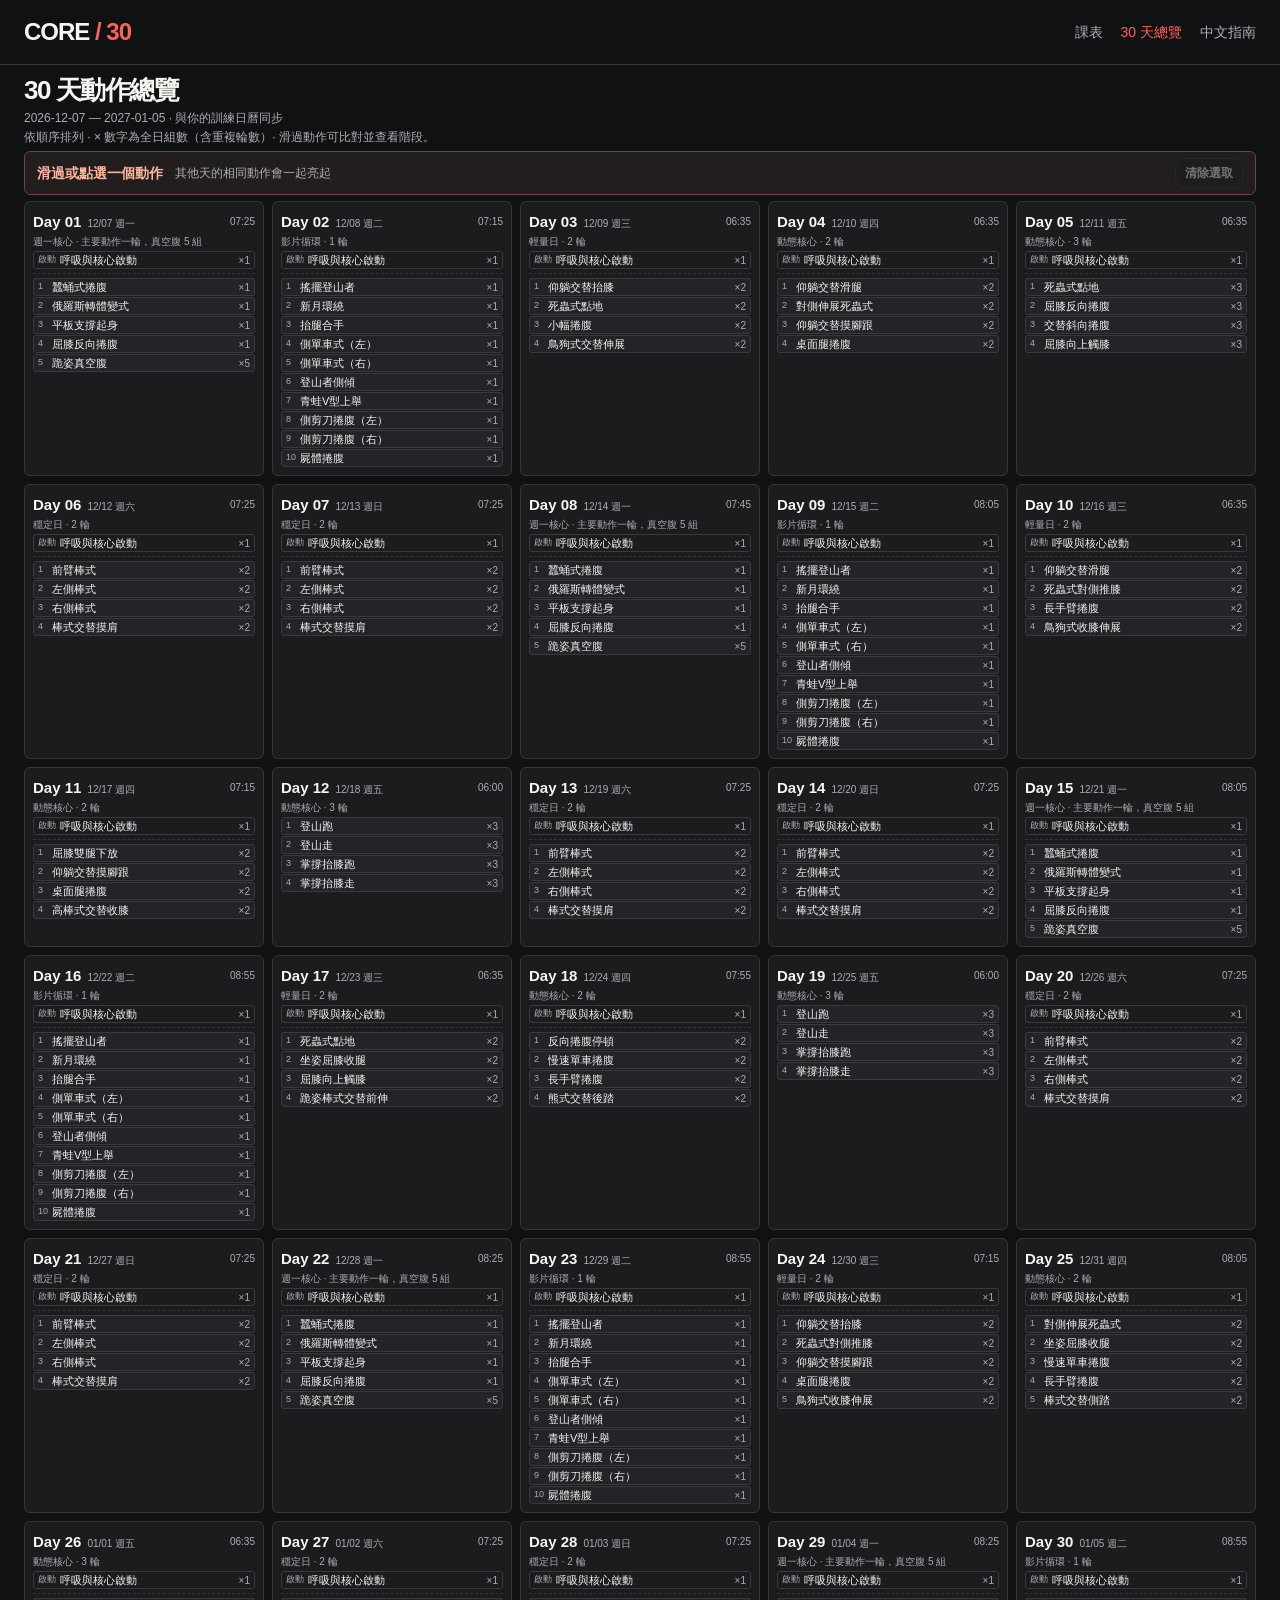
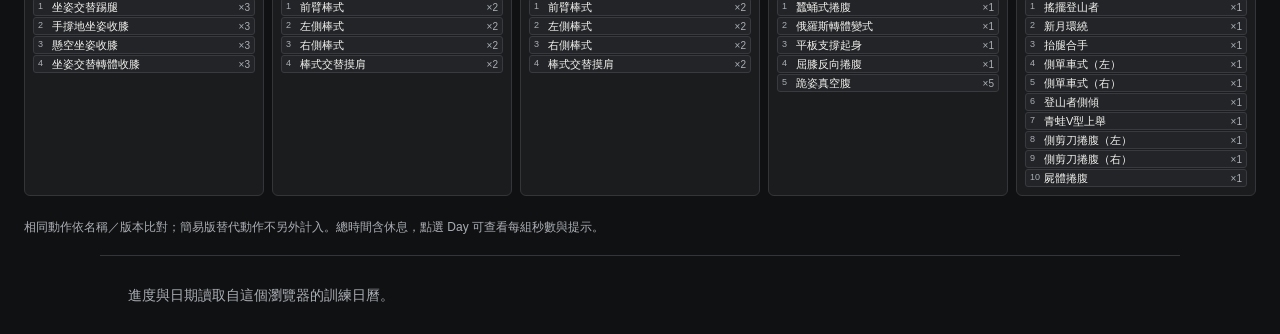
==== commit 0b6bbe53: "Add files via upload" ====
--- a/overview.html
+++ b/overview.html
@@ -1,4 +1,4 @@
 <!doctype html>
 <html lang="zh-Hant">
-<head><meta charset="utf-8"><meta name="viewport" content="width=device-width, initial-scale=1, viewport-fit=cover"><meta name="theme-color" content="#101112"><meta name="description" content="30 天核心訓練：每日 6–9 分鐘，從控制到整合。"><title>30 天動作總覽 — CORE / 30</title><link rel="icon" href="favicon.svg" type="image/svg+xml"><link rel="stylesheet" href="style.css?v=20261002-9"><script defer src="plan.js?v=20261023-28"></script><script defer src="overview.js?v=20261006-24"></script></head>
+<head><meta charset="utf-8"><meta name="viewport" content="width=device-width, initial-scale=1, viewport-fit=cover"><meta name="theme-color" content="#101112"><meta name="description" content="30 天核心訓練：每日 6–9 分鐘，從控制到整合。"><title>30 天動作總覽 — CORE / 30</title><link rel="icon" href="favicon.svg" type="image/svg+xml"><link rel="stylesheet" href="style.css?v=20261023-29"><script defer src="plan.js?v=20261023-32"></script><script defer src="overview.js?v=20261006-24"></script></head>
 <body class="overview-page"><header class="top"><a href="index.html" class="brand" aria-label="CORE 30 首頁">CORE<span> / 30</span><small class="build-version">v8 · 30 天動作總覽</small></a><nav class="site-nav" aria-label="主要導覽"><a href="index.html">課表</a><a href="overview.html" aria-current="page">30 天總覽</a><a href="guide.html">中文指南</a></nav></header><main class="overview"><div class="eyebrow accent">ALL 30 DAYS · ONE VIEW</div><h1>30 天動作總覽</h1><p id="overviewDates"></p><p>依順序排列 · × 數字為全日組數（含重複輪數）· 滑過動作可比對並查看階段。</p><div class="overview-selection"><div role="status" aria-live="polite"><strong id="overviewSelected"></strong><span id="overviewCount"></span></div><button id="clearSelection" class="btn">清除選取</button></div><div id="overviewDays" class="overview-grid"></div><p>相同動作依名稱／版本比對；簡易版替代動作不另外計入。總時間含休息，點選 Day 可查看每組秒數與提示。</p></main><footer>進度與日期讀取自這個瀏覽器的訓練日曆。</footer></body></html>
--- a/style.css
+++ b/style.css
@@ -51,3 +51,12 @@
 @media(min-width:1051px){.overview-move{min-height:18px;line-height:1.1;padding:1px 4px}.overview-moves>li{display:flex}.overview-title{line-height:1.1}.overview-selection{margin:6px 0}.overview>p{line-height:1.3}}
 
 .compact-player .rest-preview strong{font-size:clamp(15px,4vw,23px);line-height:1.25;color:var(--white);text-align:center}.compact-player .rest-preview{gap:2px;padding:3px 8px}@media(max-height:680px){.compact-player .rest-preview{font-size:11px}.compact-player .rest-preview strong{font-size:16px}}
+
+/* Explicit demo controls, rest previews, and larger workout media. */
+.video-open{width:100%;min-height:70px;display:flex;align-items:center;justify-content:center;flex-direction:column;gap:3px;border:1px solid var(--line);border-radius:7px;background:#121314;color:var(--red);font-size:24px}.video-open span{font-size:12px;color:var(--white)}
+.demo-player{position:relative;width:100%;height:100%;min-height:0;background:#080909;border-radius:8px;overflow:hidden}.demo-player video{width:100%;height:100%;object-fit:contain}.demo-pip,.demo-retry{position:absolute;border:1px solid #666;background:#101112dd;color:var(--white);border-radius:6px;padding:7px 10px;font-size:12px;min-height:34px;cursor:pointer}.demo-pip{right:7px;bottom:7px}.demo-retry{left:50%;top:50%;transform:translate(-50%,-50%)}.demo-retry[hidden]{display:none}.rest-demo{display:flex;flex-direction:column;width:100%;height:100%;min-height:0;gap:4px}.rest-demo-label{font-size:13px;text-align:center;color:var(--white);flex-shrink:0}.rest-demo .demo-player{flex:1;min-height:0}
+#demoDialog{max-width:960px;width:calc(100% - 28px);padding:14px}#demoDialog .demo-player{height:auto;aspect-ratio:16/9}#demoDialog video{max-height:75dvh}.demo-dialog-head{display:flex;align-items:center;justify-content:space-between;margin-bottom:10px;gap:12px}
+.compact-player .player-media{overflow:hidden}.compact-player .demo-player video{max-height:none}.compact-player .demo-player{max-height:none}.compact-player{max-width:760px;gap:6px}.compact-player .timer{font-size:clamp(52px,10dvh,82px)}
+@media(orientation:portrait){.compact-player{grid-template-rows:40px 25px minmax(90px,1fr) auto auto auto 44px auto auto}.compact-player .cue,.compact-player .easy-cue{font-size:12px;line-height:1.3}.compact-player .player-tips{padding:6px 9px}.compact-player .muscle-label{font-size:11px;line-height:1.25}.compact-player h1{font-size:21px}.compact-player .player-source{font-size:10px}.compact-player .upnext{font-size:12px}}
+@media(max-height:680px) and (orientation:portrait){.compact-player{gap:3px;grid-template-rows:36px 23px minmax(60px,1fr) auto auto auto 40px auto auto}.compact-player .timer{font-size:48px}.compact-player .cue,.compact-player .easy-cue{font-size:11px;line-height:1.2}.compact-player .muscle-label{font-size:10px}.compact-player .btn{min-height:40px}.compact-player #playState{font-size:11px}.rest-demo-label{font-size:11px}}
+@media(orientation:landscape) and (min-width:600px){.compact-player{max-width:1100px}.compact-player .player-media{min-height:0}}
